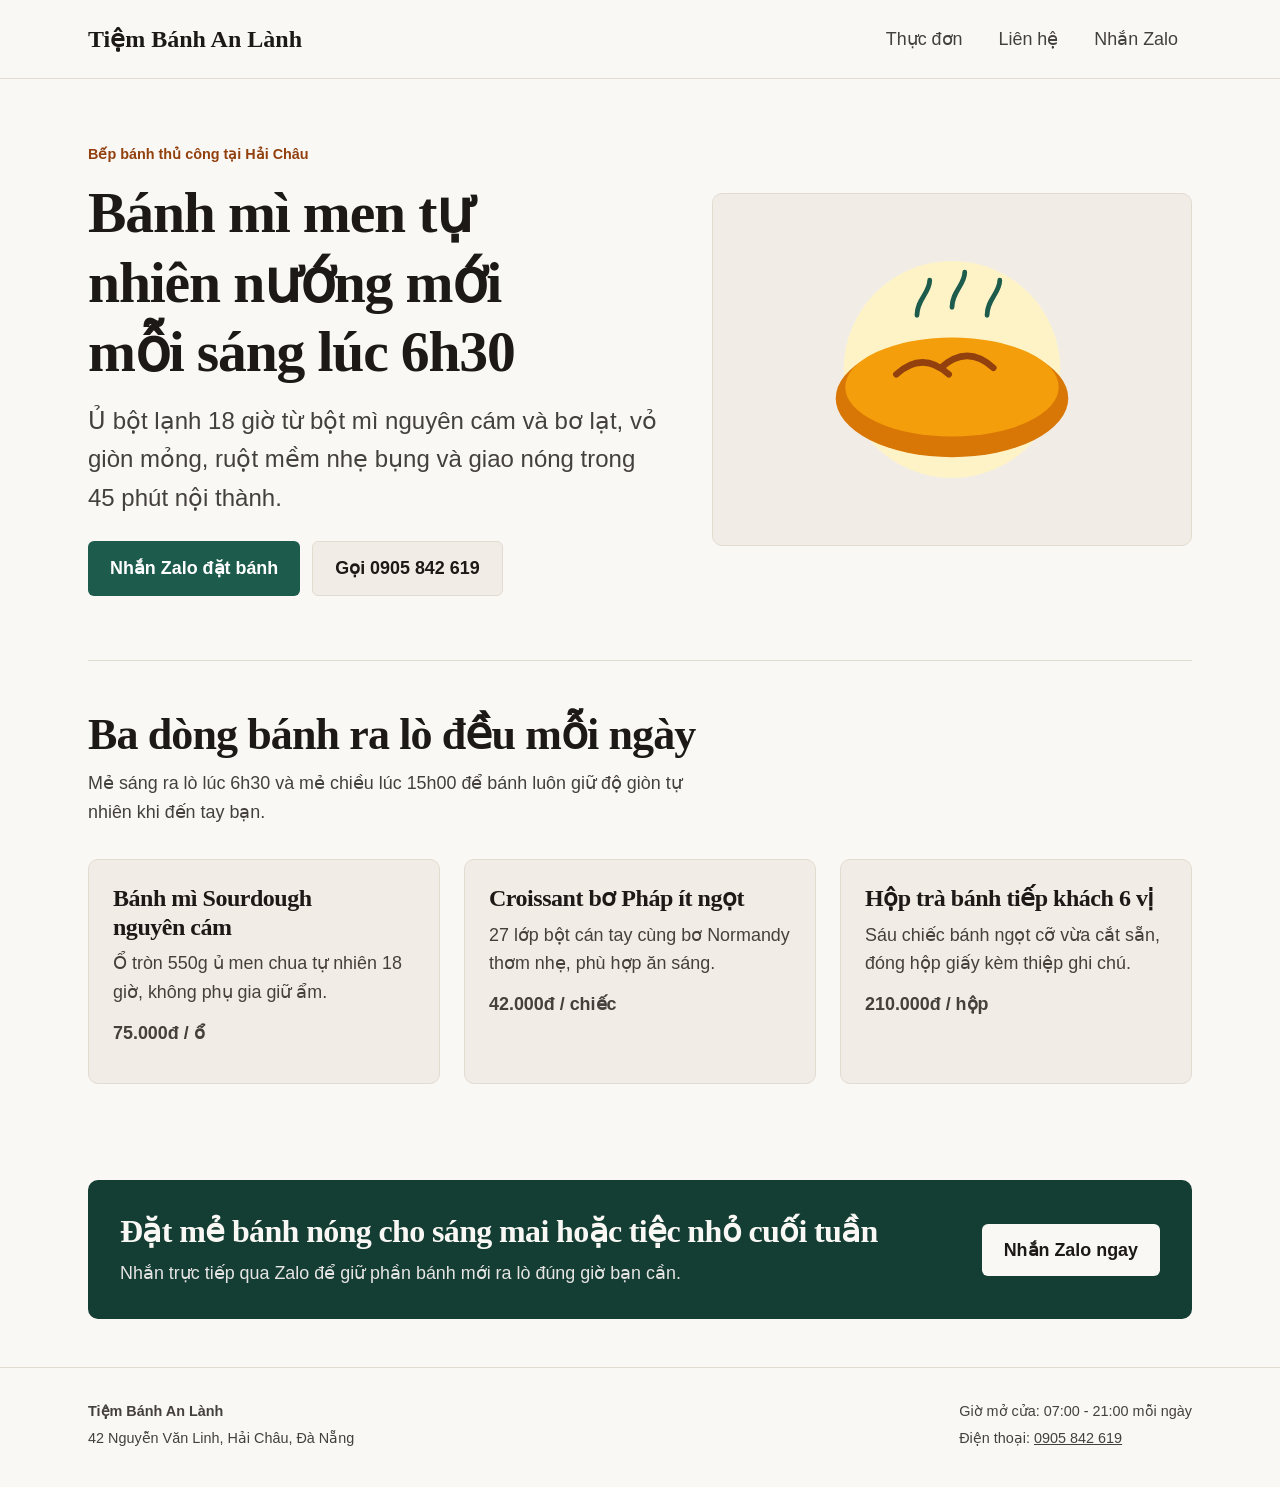
==== skills/tqd-web/assets/tier1-starter/index.html @ e7918fae "feat: upgrade tqd-web to v2.1.0 with Tier-1 starter, 2-way data sync, offline checks, and E2E suite" ====
<!doctype html>
<html lang="vi">
<head>
  <meta charset="utf-8">
  <meta name="viewport" content="width=device-width, initial-scale=1">
  <title>Tiệm Bánh An Lành | Bánh mì men tự nhiên nướng mới mỗi sáng</title>
  <meta name="description" content="Bánh mì sourdough lên men 18 giờ và bánh ngọt ít ngọt nướng mới lúc 6h30 mỗi ngày tại Hải Châu, Đà Nẵng. Đặt bánh nhanh qua Zalo hoặc gọi trực tiếp.">
  <link rel="icon" type="image/svg+xml" href="images/favicon.svg">
  <link rel="canonical" href="https://tiembanh-anlanh.vn/">
  <link rel="alternate" type="text/markdown" href="/index.html.md">
  <meta property="og:type" content="website">
  <meta property="og:url" content="https://tiembanh-anlanh.vn/">
  <meta property="og:title" content="Tiệm Bánh An Lành | Bánh mì men tự nhiên nướng mới mỗi sáng">
  <meta property="og:description" content="Bánh mì sourdough lên men 18 giờ và bánh ngọt ít ngọt nướng mới lúc 6h30 mỗi ngày tại Hải Châu, Đà Nẵng. Đặt bánh nhanh qua Zalo hoặc gọi trực tiếp.">
  <meta property="og:image" content="https://tiembanh-anlanh.vn/images/hero-bakery.svg">
  <meta property="og:image:alt" content="Ổ bánh mì nướng thủ công nóng giòn tại Tiệm Bánh An Lành">
  <meta name="twitter:card" content="summary_large_image">
  <!-- Khi xuất bản thực tế, có thể gắn link Google Fonts cho "Lora" và "Be Vietnam Pro" tại đây -->
  <link rel="stylesheet" href="styles/tokens.css">
  <link rel="stylesheet" href="styles/site.css">
  <script id="site-jsonld" type="application/ld+json">
  {
    "@context": "https://schema.org",
    "@type": "LocalBusiness",
    "name": "Tiệm Bánh An Lành",
    "description": "Bánh mì sourdough lên men 18 giờ và bánh ngọt ít ngọt nướng mới lúc 6h30 mỗi ngày tại Hải Châu, Đà Nẵng. Đặt bánh nhanh qua Zalo hoặc gọi trực tiếp.",
    "url": "https://tiembanh-anlanh.vn",
    "image": "https://tiembanh-anlanh.vn/images/hero-bakery.svg",
    "telephone": "0905842619",
    "address": {
      "@type": "PostalAddress",
      "streetAddress": "42 Nguyễn Văn Linh, Hải Châu, Đà Nẵng",
      "addressCountry": "VN"
    }
  }
  </script>
</head>
<body>
  <header class="topbar">
    <div class="wrap topbar__inner">
      <a class="brand" href="index.html">
        <span data-edit="brandName">Tiệm Bánh An Lành</span>
      </a>
      <nav class="nav" aria-label="Điều hướng chính">
        <a href="#thuc-don">Thực đơn</a>
        <a href="#lien-he">Liên hệ</a>
        <a href="https://zalo.me/0905842619" data-edit-href="zaloUrl">Nhắn Zalo</a>
      </nav>
    </div>
  </header>

  <main class="wrap">
    <section class="hero">
      <div>
        <p class="hero__eyebrow" data-edit="hero.eyebrow">Bếp bánh thủ công tại Hải Châu</p>
        <h1 data-edit="hero.headline">Bánh mì men tự nhiên nướng mới mỗi sáng lúc 6h30</h1>
        <p class="hero__lead" data-edit="hero.subheadline">Ủ bột lạnh 18 giờ từ bột mì nguyên cám và bơ lạt, vỏ giòn mỏng, ruột mềm nhẹ bụng và giao nóng trong 45 phút nội thành.</p>
        <div class="cta-row">
          <a class="btn btn--primary" href="https://zalo.me/0905842619" data-edit-href="zaloUrl" data-edit="hero.primaryCta">Nhắn Zalo đặt bánh</a>
          <a class="btn btn--secondary" href="tel:0905842619" data-edit-tel="phoneTel" data-edit="hero.secondaryCta">Gọi 0905 842 619</a>
        </div>
      </div>
      <figure class="hero__media">
        <img src="images/hero-bakery.svg" width="560" height="400" alt="Ổ bánh mì nướng thủ công nóng giòn vừa ra lò tại Tiệm Bánh An Lành">
      </figure>
    </section>

    <section class="section" id="thuc-don">
      <div class="section__head">
        <h2 data-edit="menuSection.heading">Ba dòng bánh ra lò đều mỗi ngày</h2>
        <p data-edit="menuSection.summary">Mẻ sáng ra lò lúc 6h30 và mẻ chiều lúc 15h00 để bánh luôn giữ độ giòn tự nhiên khi đến tay bạn.</p>
      </div>
      <div class="offerings">
        <article class="card">
          <h3 data-edit="offerings.0.title">Bánh mì Sourdough nguyên cám</h3>
          <p data-edit="offerings.0.summary">Ổ tròn 550g ủ men chua tự nhiên 18 giờ, không phụ gia giữ ẩm.</p>
          <p class="card__price" data-edit="offerings.0.price">75.000đ / ổ</p>
        </article>
        <article class="card">
          <h3 data-edit="offerings.1.title">Croissant bơ Pháp ít ngọt</h3>
          <p data-edit="offerings.1.summary">27 lớp bột cán tay cùng bơ Normandy thơm nhẹ, phù hợp ăn sáng.</p>
          <p class="card__price" data-edit="offerings.1.price">42.000đ / chiếc</p>
        </article>
        <article class="card">
          <h3 data-edit="offerings.2.title">Hộp trà bánh tiếp khách 6 vị</h3>
          <p data-edit="offerings.2.summary">Sáu chiếc bánh ngọt cỡ vừa cắt sẵn, đóng hộp giấy kèm thiệp ghi chú.</p>
          <p class="card__price" data-edit="offerings.2.price">210.000đ / hộp</p>
        </article>
      </div>
    </section>

    <section class="contact-band" id="lien-he">
      <div>
        <h2 data-edit="ctaBlock.heading">Đặt mẻ bánh nóng cho sáng mai hoặc tiệc nhỏ cuối tuần</h2>
        <p data-edit="ctaBlock.summary">Nhắn trực tiếp qua Zalo để giữ phần bánh mới ra lò đúng giờ bạn cần.</p>
      </div>
      <a class="btn btn--primary" href="https://zalo.me/0905842619" data-edit-href="zaloUrl">Nhắn Zalo ngay</a>
    </section>
  </main>

  <footer class="footer">
    <div class="wrap footer__grid">
      <div>
        <p><strong data-edit="brandName">Tiệm Bánh An Lành</strong></p>
        <p data-edit="address">42 Nguyễn Văn Linh, Hải Châu, Đà Nẵng</p>
      </div>
      <div>
        <p>Giờ mở cửa: <span data-edit="hours">07:00 - 21:00 mỗi ngày</span></p>
        <p>Điện thoại: <a href="tel:0905842619" data-edit-tel="phoneTel" data-edit="phoneDisplay">0905 842 619</a></p>
      </div>
    </div>
  </footer>

  <script src="data/site-data.js" defer></script>
</body>
</html>
---- skills/tqd-web/assets/tier1-starter/styles/tokens.css ----
/* Starter design tokens for TQD Web Studio Tier 1 */
:root {
  --color-primary: #1D5B4C;
  --color-primary-hover: #16483C;
  --color-secondary: #334155;
  --accent: #B45309;
  --color-accent: #B45309;
  --accent-hover: #92400E;
  --accent-soft: #FEF3C7;
  --accent-deep: #143D33;
  --accent-ink: #FFFFFF;
  --color-on-primary: #FFFFFF;

  --paper: #FAF8F5;
  --paper-2: #F1EDE6;
  --line: #E2DBD0;
  --ink: #1C1917;
  --ink-2: #44403C;
  --ink-3: #57534E;

  --font-display: "Lora", Georgia, serif;
  --font-body: "Be Vietnam Pro", -apple-system, BlinkMacSystemFont, "Segoe UI", sans-serif;
  --font-mono: "JetBrains Mono", ui-monospace, monospace;
  --leading-display: 1.2;
  --leading-body: 1.6;

  --step--1: clamp(0.83rem, 0.8rem + 0.15vw, 0.9rem);
  --step-0: clamp(1rem, 0.96rem + 0.2vw, 1.125rem);
  --step-1: clamp(1.25rem, 1.15rem + 0.45vw, 1.5rem);
  --step-2: clamp(1.56rem, 1.38rem + 0.9vw, 2rem);
  --step-3: clamp(1.95rem, 1.6rem + 1.7vw, 2.75rem);
  --step-4: clamp(2.44rem, 1.8rem + 3.2vw, 4rem);
  --step-5: clamp(2.75rem, 1.6rem + 5.6vw, 4.75rem);
  --tracking-display: -0.02em;
  --tracking-caps: 0.08em;
  --measure: 62ch;

  --space-1: 4px;
  --space-2: 8px;
  --space-3: 12px;
  --space-4: 16px;
  --space-5: 24px;
  --space-6: 32px;
  --space-7: 48px;
  --space-8: 64px;
  --space-9: 96px;
  --space-10: 128px;
  --section-y: clamp(48px, 6vw + 24px, 108px);
  --gutter: clamp(16px, 4vw, 48px);
  --container: 1200px;

  --radius: 10px;
  --radius-sm: 6px;
  --shadow-1: 0 1px 2px rgba(24, 24, 27, 0.06), 0 4px 12px rgba(24, 24, 27, 0.07);
  --shadow-2: 0 2px 4px rgba(24, 24, 27, 0.06), 0 16px 40px rgba(24, 24, 27, 0.1);
  --dur-press: 120ms;
  --dur-state: 240ms;
  --dur-layout: 400ms;
  --dur-enter: 700ms;
  --ease-out: cubic-bezier(0.25, 1, 0.5, 1);
  --ease-expo: cubic-bezier(0.16, 1, 0.3, 1);
}

@media (prefers-reduced-motion: reduce) {
  :root { --dur-press: 0ms; --dur-state: 0ms; --dur-layout: 0ms; --dur-enter: 0ms; }
}

body {
  font: 400 var(--step-0) / var(--leading-body) var(--font-body);
  color: var(--ink);
  background: var(--paper);
  -webkit-font-smoothing: antialiased;
}
h1, h2, h3 {
  font-family: var(--font-display);
  font-weight: 600;
  line-height: var(--leading-display);
  letter-spacing: var(--tracking-display);
  text-wrap: balance;
}
p { max-width: var(--measure); text-wrap: pretty; }
:focus-visible { outline: 2px solid var(--accent); outline-offset: 3px; }
---- skills/tqd-web/assets/tier1-starter/styles/site.css ----
*, *::before, *::after { box-sizing: border-box; }
html, body { margin: 0; padding: 0; }
img { display: block; max-width: 100%; height: auto; }
a { color: inherit; }

.wrap {
  width: 100%;
  max-width: var(--container);
  margin-inline: auto;
  padding-inline: var(--gutter);
}

.topbar {
  border-bottom: 1px solid var(--line);
  background: var(--paper);
}
.topbar__inner {
  display: flex;
  flex-wrap: wrap;
  align-items: center;
  justify-content: space-between;
  gap: var(--space-4);
  padding-block: var(--space-3);
}
.brand {
  display: inline-flex;
  align-items: center;
  gap: var(--space-2);
  font-family: var(--font-display);
  font-size: var(--step-1);
  font-weight: 600;
  text-decoration: none;
  min-height: 44px;
  padding-block: var(--space-2);
}
.nav {
  display: flex;
  flex-wrap: wrap;
  align-items: center;
  gap: var(--space-2);
}
.nav a {
  display: inline-flex;
  align-items: center;
  min-height: 44px;
  padding: 10px 14px;
  border-radius: var(--radius-sm);
  text-decoration: none;
  color: var(--ink-2);
  font-weight: 500;
}
.nav a:hover { background: var(--paper-2); color: var(--ink); }

.hero {
  display: grid;
  grid-template-columns: minmax(0, 6fr) minmax(0, 5fr);
  gap: var(--space-7);
  align-items: center;
  padding-block: var(--space-8);
}
.hero__eyebrow {
  margin: 0 0 var(--space-3);
  font-size: var(--step--1);
  font-weight: 600;
  color: var(--accent-hover);
}
.hero h1 {
  margin: 0;
  font-size: clamp(2.1rem, 1.5rem + 3vw, 3.6rem);
}
.hero__lead {
  margin: var(--space-4) 0 var(--space-5);
  color: var(--ink-2);
  font-size: var(--step-1);
}
.cta-row {
  display: flex;
  flex-wrap: wrap;
  gap: var(--space-3);
}
.btn {
  display: inline-flex;
  align-items: center;
  justify-content: center;
  min-height: 48px;
  min-width: 48px;
  padding: 12px 22px;
  border-radius: var(--radius-sm);
  font-weight: 600;
  text-decoration: none;
  transition: transform var(--dur-press) var(--ease-out), background-color var(--dur-state) var(--ease-out);
}
.btn--primary {
  background: var(--color-primary);
  color: var(--color-on-primary);
}
.btn--primary:hover { background: var(--color-primary-hover); transform: translateY(-2px); }
.btn--secondary {
  background: var(--paper-2);
  color: var(--ink);
  border: 1px solid var(--line);
}
.btn--secondary:hover { background: var(--line); transform: translateY(-2px); }
.hero__media {
  margin: 0;
  padding: var(--space-4);
  background: var(--paper-2);
  border: 1px solid var(--line);
  border-radius: var(--radius);
}

.section {
  padding-block: var(--space-7);
  border-top: 1px solid var(--line);
}
.section__head h2 { margin: 0 0 var(--space-2); font-size: var(--step-3); }
.section__head p { margin: 0; color: var(--ink-2); }

.offerings {
  display: grid;
  grid-template-columns: repeat(auto-fit, minmax(240px, 1fr));
  gap: var(--space-5);
  margin-top: var(--space-6);
}
.card {
  padding: var(--space-5);
  background: var(--paper-2);
  border: 1px solid var(--line);
  border-radius: var(--radius);
}
.card h3 { margin: 0 0 var(--space-2); font-size: var(--step-1); }
.card p { margin: 0 0 var(--space-3); color: var(--ink-2); }
.card__price {
  margin: 0;
  font-weight: 600;
  color: var(--color-primary);
  font-variant-numeric: tabular-nums;
}

.contact-band {
  margin-block: var(--space-7);
  padding: var(--space-6);
  background: var(--accent-deep);
  color: #FAF8F5;
  border-radius: var(--radius);
  display: flex;
  flex-wrap: wrap;
  align-items: center;
  justify-content: space-between;
  gap: var(--space-5);
}
.contact-band h2 { margin: 0 0 var(--space-2); font-size: var(--step-2); color: #FAF8F5; }
.contact-band p { margin: 0; color: #E7E5E4; }
.contact-band .btn--primary {
  background: #FAF8F5;
  color: #1C1917;
}
.contact-band .btn--primary:hover { background: #E7E5E4; }

.footer {
  border-top: 1px solid var(--line);
  padding-block: var(--space-6);
  color: var(--ink-2);
  font-size: var(--step--1);
}
.footer__grid {
  display: flex;
  flex-wrap: wrap;
  justify-content: space-between;
  gap: var(--space-4);
}
.footer p { margin: 0 0 var(--space-1); }

@media (max-width: 768px) {
  .hero { grid-template-columns: 1fr; padding-block: var(--space-6); }
}
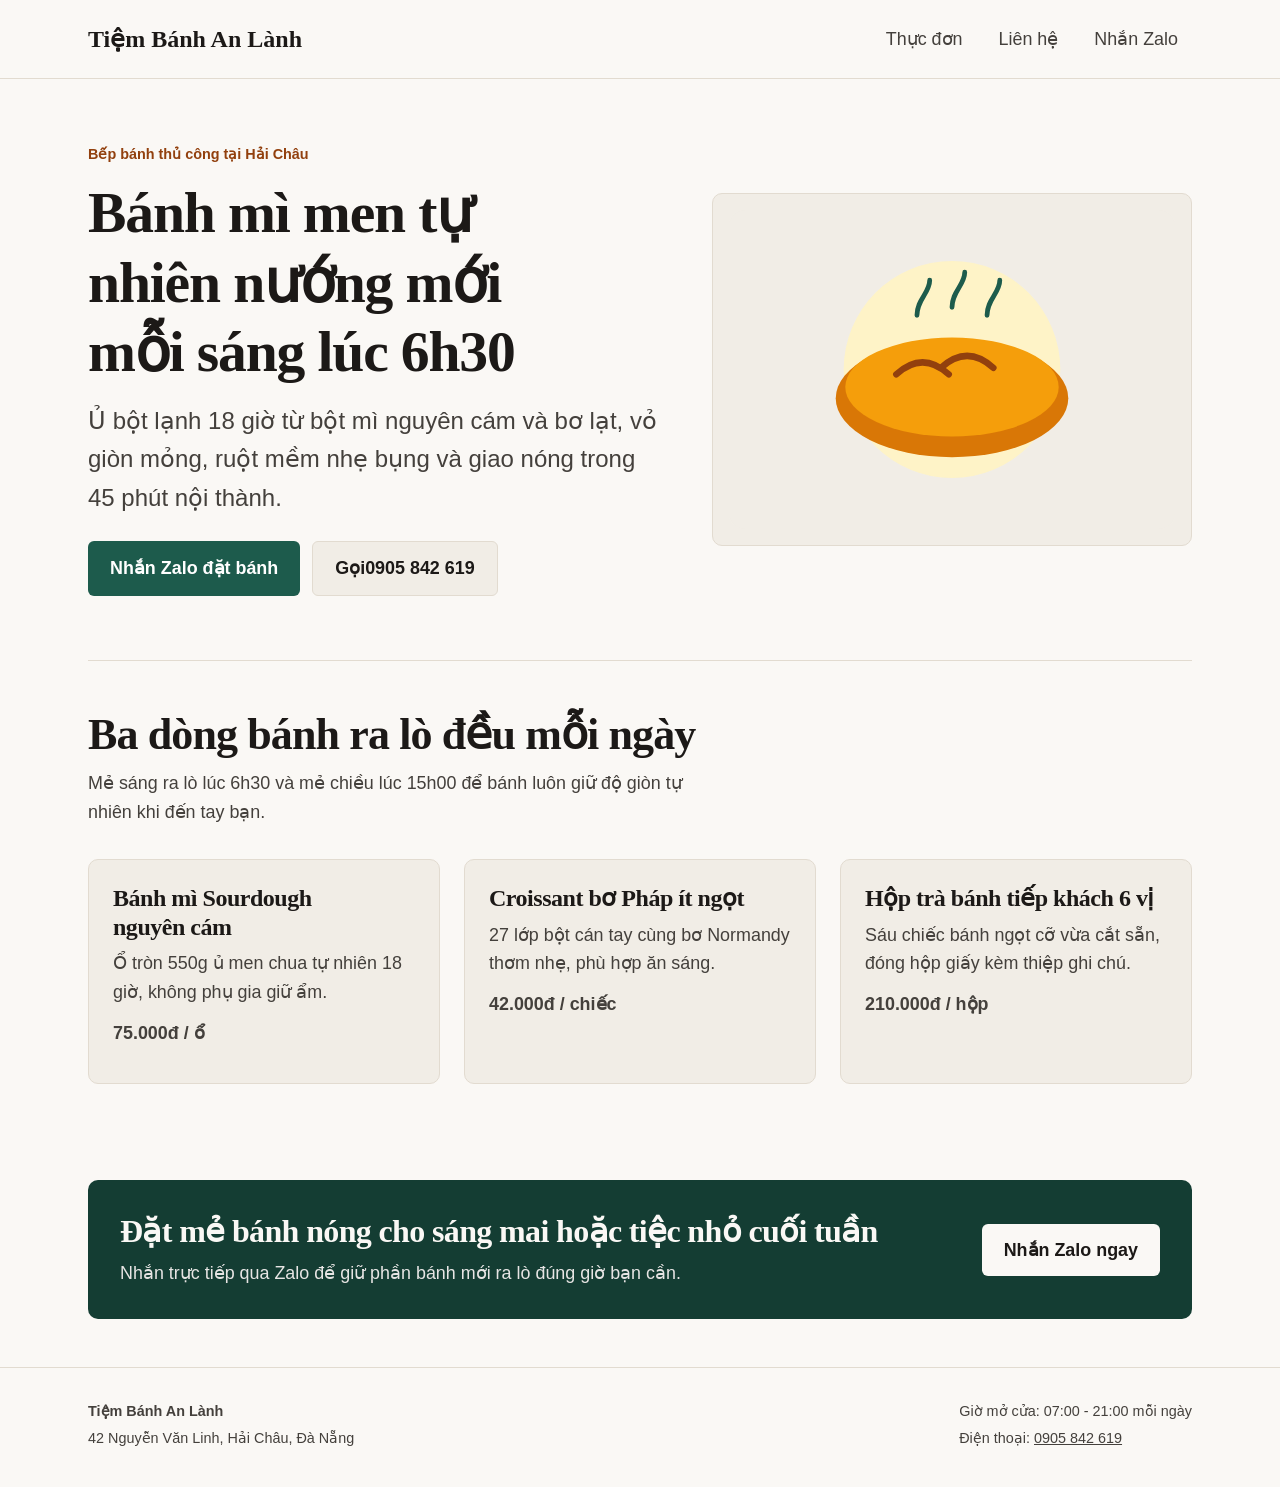
==== commit 8de3dce1: "feat(tqd-web): JSON data contract, list and template rendering, full-site sync with --check - site-d" ====
--- a/skills/tqd-web/assets/tier1-starter/index.html
+++ b/skills/tqd-web/assets/tier1-starter/index.html
@@ -13,7 +13,7 @@
   <meta property="og:title" content="Tiệm Bánh An Lành | Bánh mì men tự nhiên nướng mới mỗi sáng">
   <meta property="og:description" content="Bánh mì sourdough lên men 18 giờ và bánh ngọt ít ngọt nướng mới lúc 6h30 mỗi ngày tại Hải Châu, Đà Nẵng. Đặt bánh nhanh qua Zalo hoặc gọi trực tiếp.">
   <meta property="og:image" content="https://tiembanh-anlanh.vn/images/hero-bakery.svg">
-  <meta property="og:image:alt" content="Ổ bánh mì nướng thủ công nóng giòn tại Tiệm Bánh An Lành">
+  <meta property="og:image:alt" content="Ổ bánh mì nướng thủ công nóng giòn">
   <meta name="twitter:card" content="summary_large_image">
   <!-- Khi xuất bản thực tế, có thể gắn link Google Fonts cho "Lora" và "Be Vietnam Pro" tại đây -->
   <link rel="stylesheet" href="styles/tokens.css">
@@ -57,11 +57,11 @@
         <p class="hero__lead" data-edit="hero.subheadline">Ủ bột lạnh 18 giờ từ bột mì nguyên cám và bơ lạt, vỏ giòn mỏng, ruột mềm nhẹ bụng và giao nóng trong 45 phút nội thành.</p>
         <div class="cta-row">
           <a class="btn btn--primary" href="https://zalo.me/0905842619" data-edit-href="zaloUrl" data-edit="hero.primaryCta">Nhắn Zalo đặt bánh</a>
-          <a class="btn btn--secondary" href="tel:0905842619" data-edit-tel="phoneTel" data-edit="hero.secondaryCta">Gọi 0905 842 619</a>
+          <a class="btn btn--secondary" href="tel:0905842619" data-edit-tel="phoneTel">Gọi <span data-edit="phoneDisplay">0905 842 619</span></a>
         </div>
       </div>
       <figure class="hero__media">
-        <img src="images/hero-bakery.svg" width="560" height="400" alt="Ổ bánh mì nướng thủ công nóng giòn vừa ra lò tại Tiệm Bánh An Lành">
+        <img src="images/hero-bakery.svg" width="560" height="400" alt="Ổ bánh mì nướng thủ công nóng giòn vừa ra lò">
       </figure>
     </section>
 
@@ -70,22 +70,24 @@
         <h2 data-edit="menuSection.heading">Ba dòng bánh ra lò đều mỗi ngày</h2>
         <p data-edit="menuSection.summary">Mẻ sáng ra lò lúc 6h30 và mẻ chiều lúc 15h00 để bánh luôn giữ độ giòn tự nhiên khi đến tay bạn.</p>
       </div>
-      <div class="offerings">
-        <article class="card">
-          <h3 data-edit="offerings.0.title">Bánh mì Sourdough nguyên cám</h3>
-          <p data-edit="offerings.0.summary">Ổ tròn 550g ủ men chua tự nhiên 18 giờ, không phụ gia giữ ẩm.</p>
-          <p class="card__price" data-edit="offerings.0.price">75.000đ / ổ</p>
+      <div class="offerings" data-edit-list="offerings">
+        <!-- list:offerings -->
+        <article class="card" data-edit-item>
+          <h3 data-edit-field="title">Bánh mì Sourdough nguyên cám</h3>
+          <p data-edit-field="summary">Ổ tròn 550g ủ men chua tự nhiên 18 giờ, không phụ gia giữ ẩm.</p>
+          <p class="card__price" data-edit-field="price">75.000đ / ổ</p>
         </article>
-        <article class="card">
-          <h3 data-edit="offerings.1.title">Croissant bơ Pháp ít ngọt</h3>
-          <p data-edit="offerings.1.summary">27 lớp bột cán tay cùng bơ Normandy thơm nhẹ, phù hợp ăn sáng.</p>
-          <p class="card__price" data-edit="offerings.1.price">42.000đ / chiếc</p>
+        <article class="card" data-edit-item>
+          <h3 data-edit-field="title">Croissant bơ Pháp ít ngọt</h3>
+          <p data-edit-field="summary">27 lớp bột cán tay cùng bơ Normandy thơm nhẹ, phù hợp ăn sáng.</p>
+          <p class="card__price" data-edit-field="price">42.000đ / chiếc</p>
         </article>
-        <article class="card">
-          <h3 data-edit="offerings.2.title">Hộp trà bánh tiếp khách 6 vị</h3>
-          <p data-edit="offerings.2.summary">Sáu chiếc bánh ngọt cỡ vừa cắt sẵn, đóng hộp giấy kèm thiệp ghi chú.</p>
-          <p class="card__price" data-edit="offerings.2.price">210.000đ / hộp</p>
+        <article class="card" data-edit-item>
+          <h3 data-edit-field="title">Hộp trà bánh tiếp khách 6 vị</h3>
+          <p data-edit-field="summary">Sáu chiếc bánh ngọt cỡ vừa cắt sẵn, đóng hộp giấy kèm thiệp ghi chú.</p>
+          <p class="card__price" data-edit-field="price">210.000đ / hộp</p>
         </article>
+        <!-- /list:offerings -->
       </div>
     </section>
 
@@ -112,5 +114,6 @@
   </footer>
 
   <script src="data/site-data.js" defer></script>
+  <script src="scripts/hydrate.js" defer></script>
 </body>
 </html>
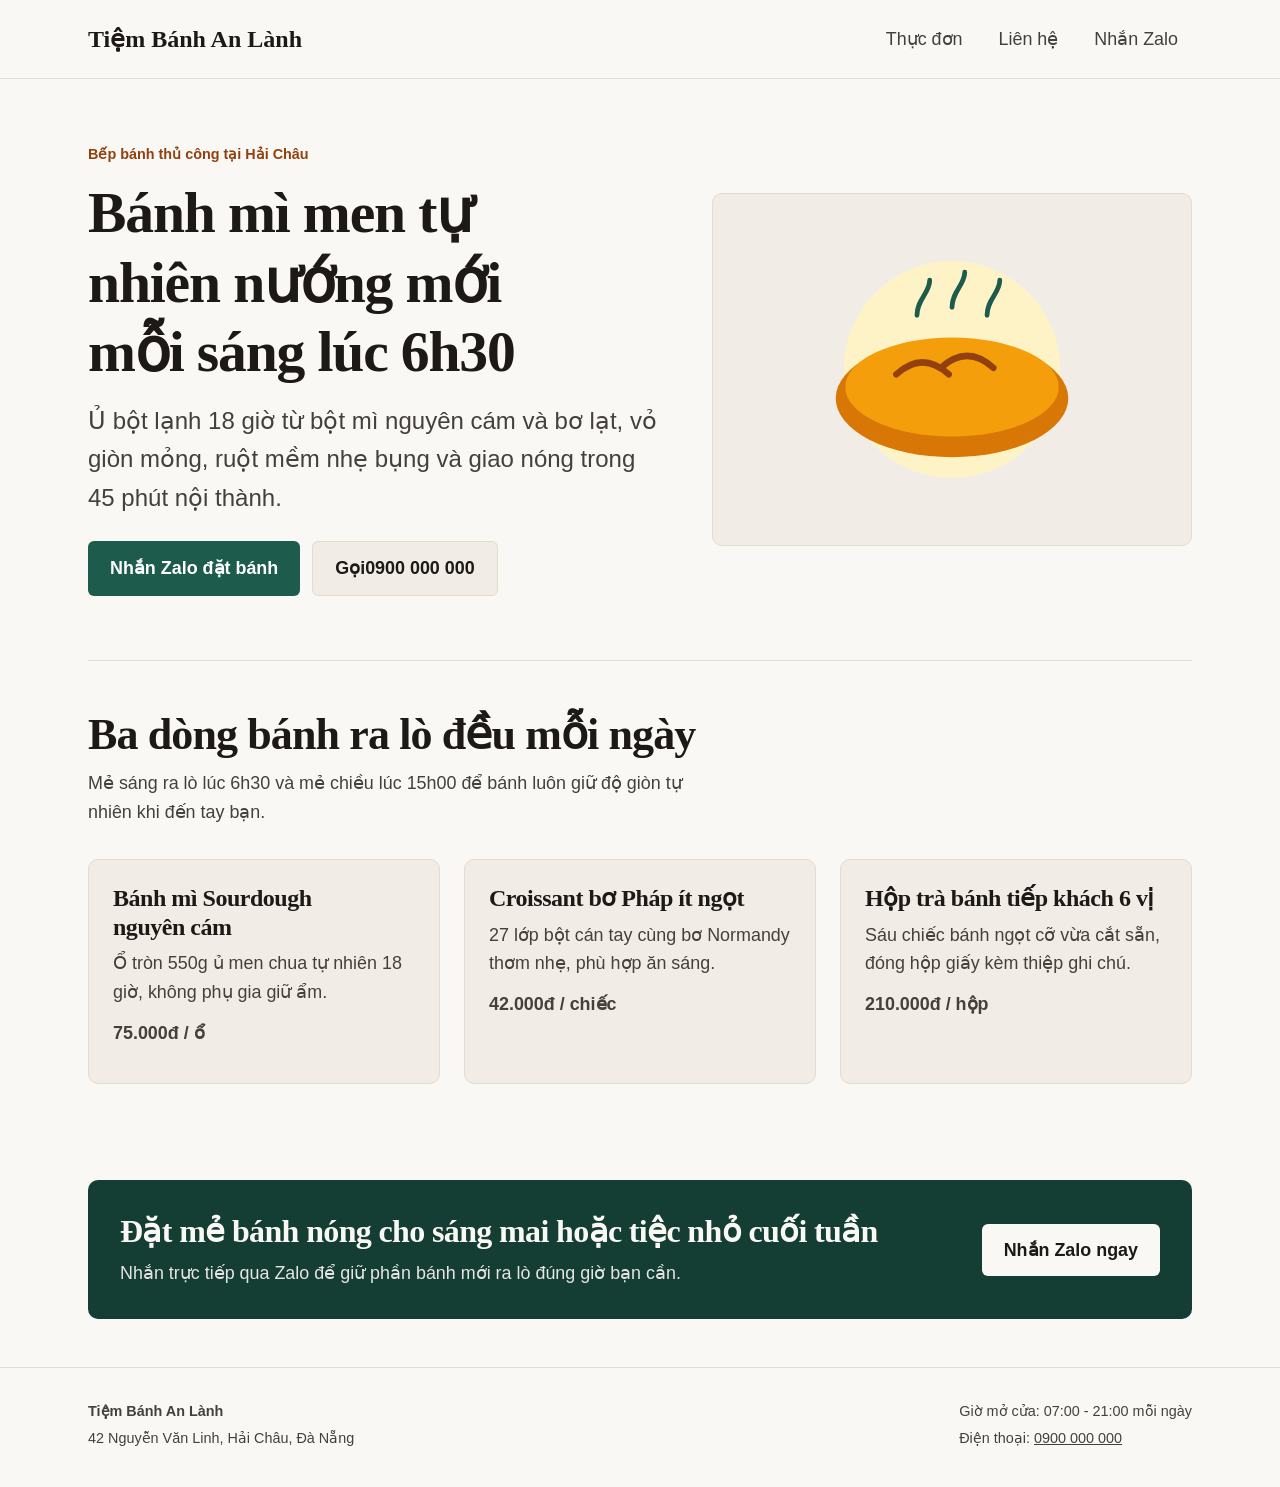
==== commit fe80810c: "fix(gates): block untouched or half-edited starter in audit and preflight - Starter uses a .example " ====
--- a/skills/tqd-web/assets/tier1-starter/index.html
+++ b/skills/tqd-web/assets/tier1-starter/index.html
@@ -6,13 +6,13 @@
   <title>Tiệm Bánh An Lành | Bánh mì men tự nhiên nướng mới mỗi sáng</title>
   <meta name="description" content="Bánh mì sourdough lên men 18 giờ và bánh ngọt ít ngọt nướng mới lúc 6h30 mỗi ngày tại Hải Châu, Đà Nẵng. Đặt bánh nhanh qua Zalo hoặc gọi trực tiếp.">
   <link rel="icon" type="image/svg+xml" href="images/favicon.svg">
-  <link rel="canonical" href="https://tiembanh-anlanh.vn/">
+  <link rel="canonical" href="https://tiembanh-anlanh.example/">
   <link rel="alternate" type="text/markdown" href="/index.html.md">
   <meta property="og:type" content="website">
-  <meta property="og:url" content="https://tiembanh-anlanh.vn/">
+  <meta property="og:url" content="https://tiembanh-anlanh.example/">
   <meta property="og:title" content="Tiệm Bánh An Lành | Bánh mì men tự nhiên nướng mới mỗi sáng">
   <meta property="og:description" content="Bánh mì sourdough lên men 18 giờ và bánh ngọt ít ngọt nướng mới lúc 6h30 mỗi ngày tại Hải Châu, Đà Nẵng. Đặt bánh nhanh qua Zalo hoặc gọi trực tiếp.">
-  <meta property="og:image" content="https://tiembanh-anlanh.vn/images/hero-bakery.svg">
+  <meta property="og:image" content="https://tiembanh-anlanh.example/images/hero-bakery.svg">
   <meta property="og:image:alt" content="Ổ bánh mì nướng thủ công nóng giòn">
   <meta name="twitter:card" content="summary_large_image">
   <!-- Khi xuất bản thực tế, có thể gắn link Google Fonts cho "Lora" và "Be Vietnam Pro" tại đây -->
@@ -24,9 +24,9 @@
     "@type": "LocalBusiness",
     "name": "Tiệm Bánh An Lành",
     "description": "Bánh mì sourdough lên men 18 giờ và bánh ngọt ít ngọt nướng mới lúc 6h30 mỗi ngày tại Hải Châu, Đà Nẵng. Đặt bánh nhanh qua Zalo hoặc gọi trực tiếp.",
-    "url": "https://tiembanh-anlanh.vn",
-    "image": "https://tiembanh-anlanh.vn/images/hero-bakery.svg",
-    "telephone": "0905842619",
+    "url": "https://tiembanh-anlanh.example",
+    "image": "https://tiembanh-anlanh.example/images/hero-bakery.svg",
+    "telephone": "0900000000",
     "address": {
       "@type": "PostalAddress",
       "streetAddress": "42 Nguyễn Văn Linh, Hải Châu, Đà Nẵng",
@@ -44,7 +44,7 @@
       <nav class="nav" aria-label="Điều hướng chính">
         <a href="#thuc-don">Thực đơn</a>
         <a href="#lien-he">Liên hệ</a>
-        <a href="https://zalo.me/0905842619" data-edit-href="zaloUrl">Nhắn Zalo</a>
+        <a href="https://zalo.me/0900000000" data-edit-href="zaloUrl">Nhắn Zalo</a>
       </nav>
     </div>
   </header>
@@ -56,8 +56,8 @@
         <h1 data-edit="hero.headline">Bánh mì men tự nhiên nướng mới mỗi sáng lúc 6h30</h1>
         <p class="hero__lead" data-edit="hero.subheadline">Ủ bột lạnh 18 giờ từ bột mì nguyên cám và bơ lạt, vỏ giòn mỏng, ruột mềm nhẹ bụng và giao nóng trong 45 phút nội thành.</p>
         <div class="cta-row">
-          <a class="btn btn--primary" href="https://zalo.me/0905842619" data-edit-href="zaloUrl" data-edit="hero.primaryCta">Nhắn Zalo đặt bánh</a>
-          <a class="btn btn--secondary" href="tel:0905842619" data-edit-tel="phoneTel">Gọi <span data-edit="phoneDisplay">0905 842 619</span></a>
+          <a class="btn btn--primary" href="https://zalo.me/0900000000" data-edit-href="zaloUrl" data-edit="hero.primaryCta">Nhắn Zalo đặt bánh</a>
+          <a class="btn btn--secondary" href="tel:0900000000" data-edit-tel="phoneTel">Gọi <span data-edit="phoneDisplay">0900 000 000</span></a>
         </div>
       </div>
       <figure class="hero__media">
@@ -96,7 +96,7 @@
         <h2 data-edit="ctaBlock.heading">Đặt mẻ bánh nóng cho sáng mai hoặc tiệc nhỏ cuối tuần</h2>
         <p data-edit="ctaBlock.summary">Nhắn trực tiếp qua Zalo để giữ phần bánh mới ra lò đúng giờ bạn cần.</p>
       </div>
-      <a class="btn btn--primary" href="https://zalo.me/0905842619" data-edit-href="zaloUrl">Nhắn Zalo ngay</a>
+      <a class="btn btn--primary" href="https://zalo.me/0900000000" data-edit-href="zaloUrl">Nhắn Zalo ngay</a>
     </section>
   </main>
 
@@ -108,7 +108,7 @@
       </div>
       <div>
         <p>Giờ mở cửa: <span data-edit="hours">07:00 - 21:00 mỗi ngày</span></p>
-        <p>Điện thoại: <a href="tel:0905842619" data-edit-tel="phoneTel" data-edit="phoneDisplay">0905 842 619</a></p>
+        <p>Điện thoại: <a href="tel:0900000000" data-edit-tel="phoneTel" data-edit="phoneDisplay">0900 000 000</a></p>
       </div>
     </div>
   </footer>
